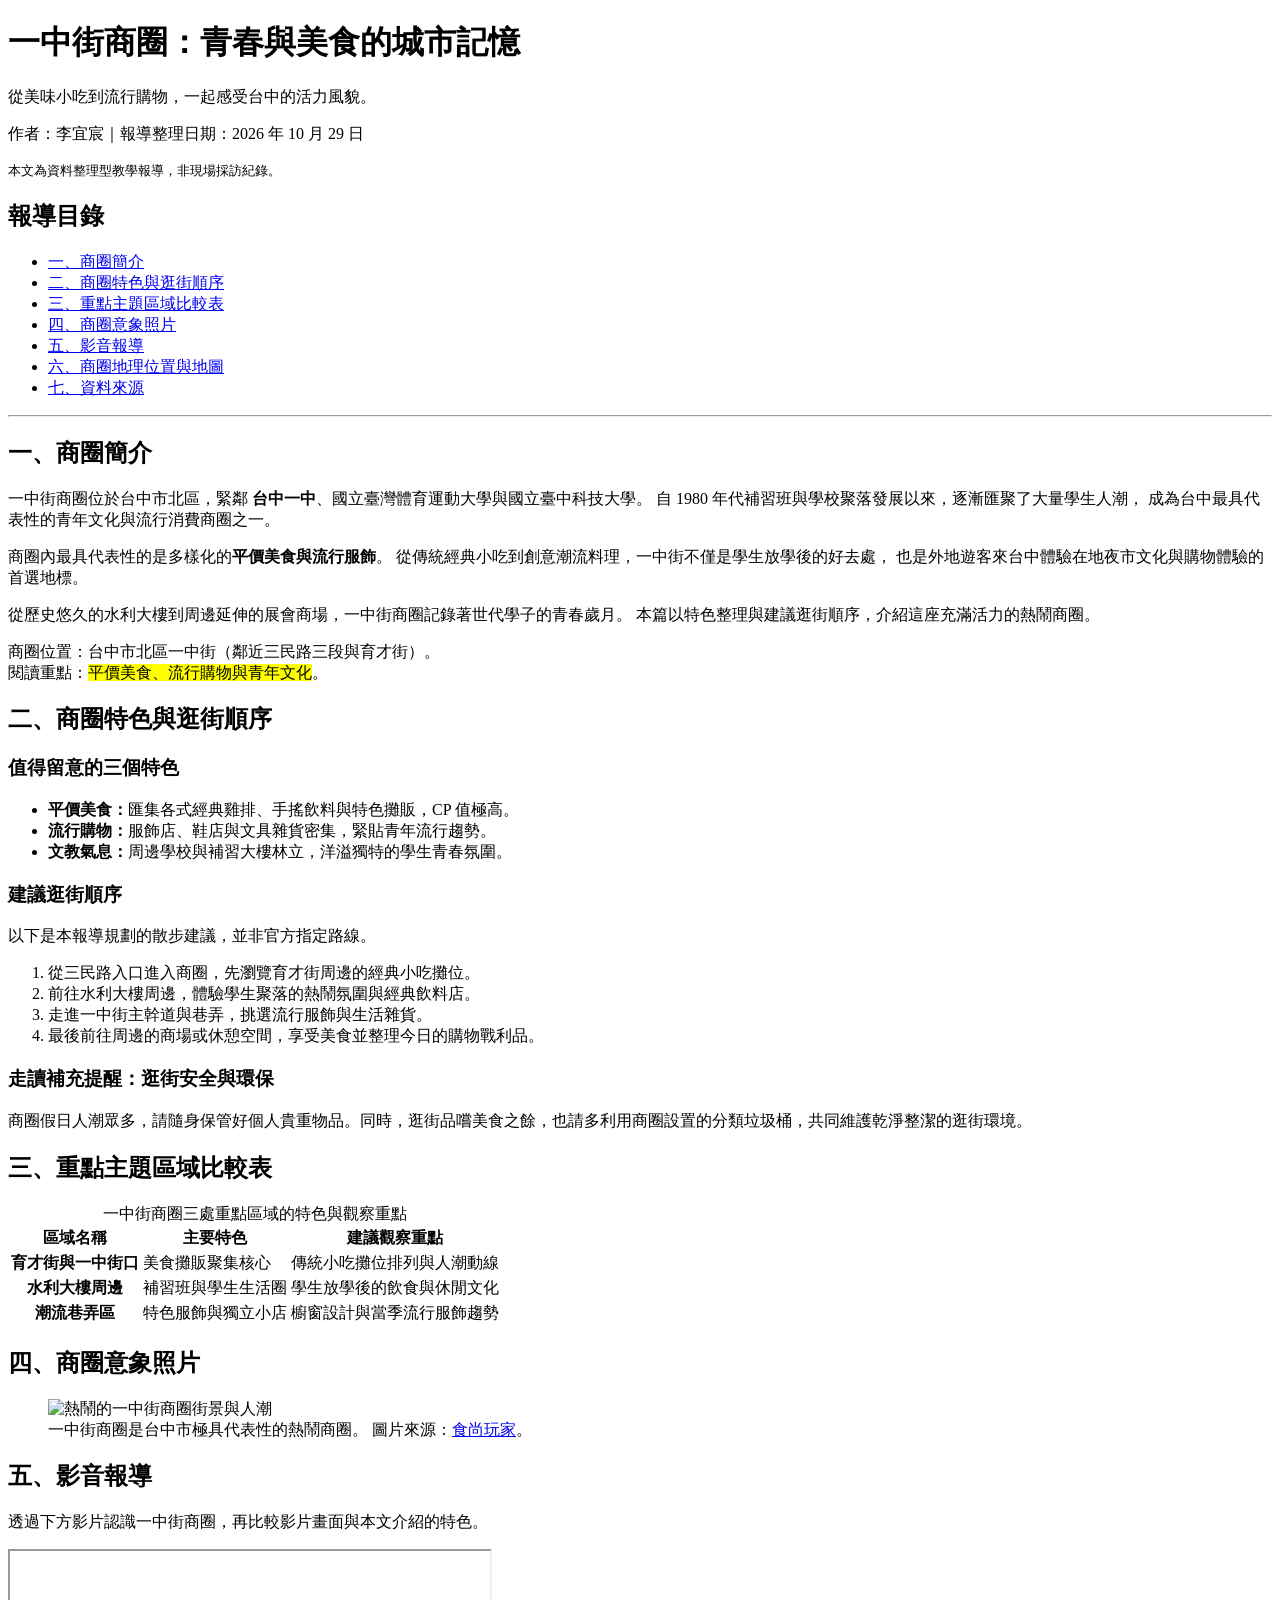
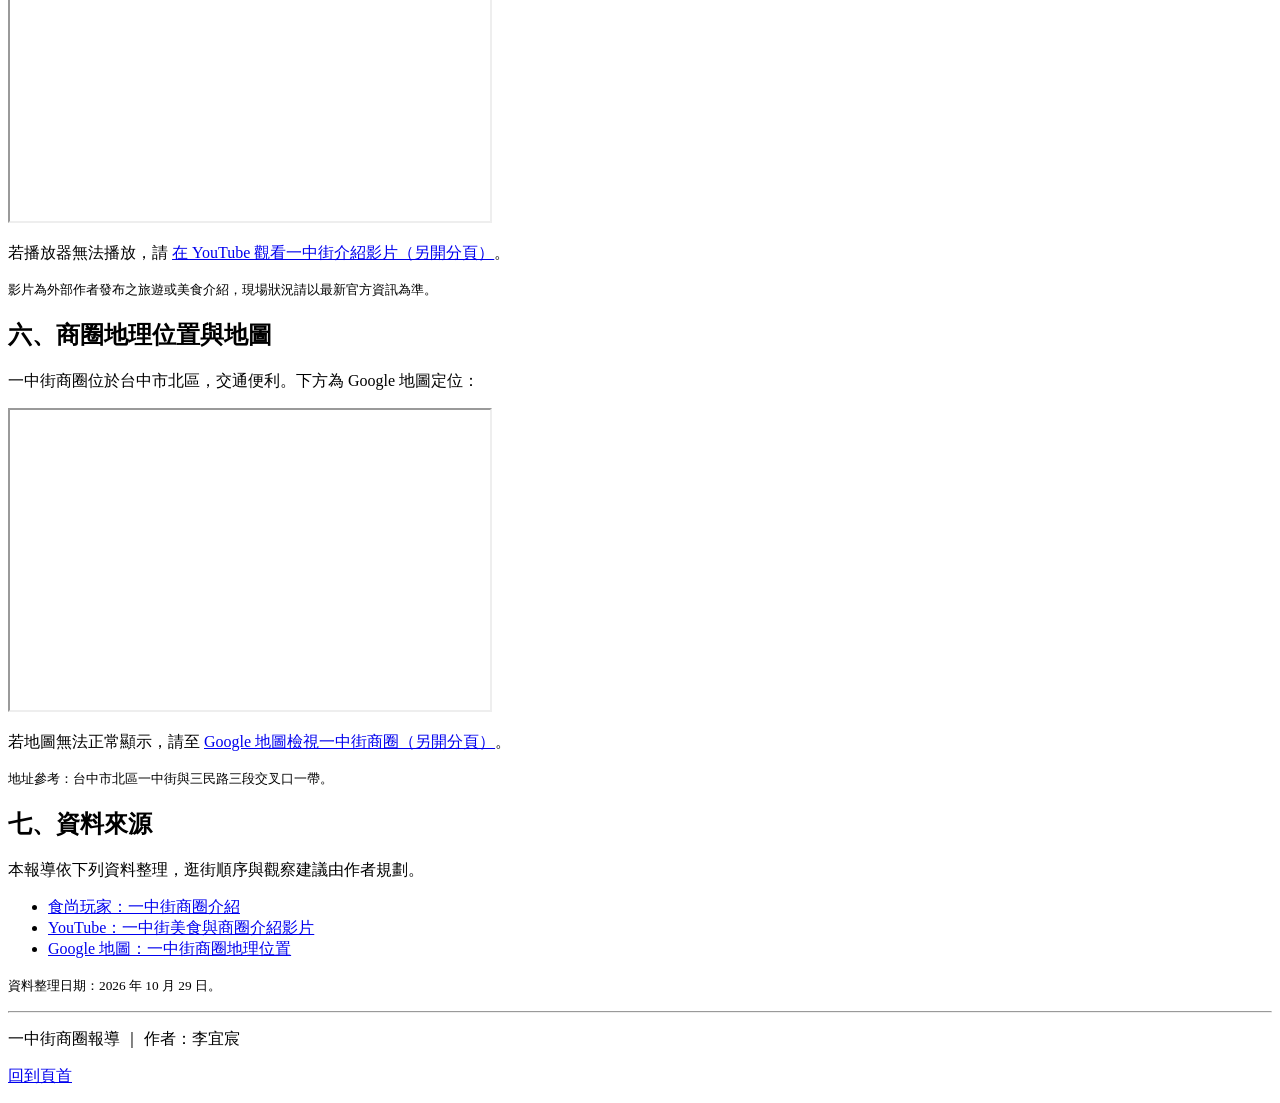
==== HW07_D1582316.html @ 3d00fd77 "Add files via upload" ====
<!DOCTYPE html>
<!-- 宣告使用 HTML5；DOCTYPE 是文件類型宣告，不需要結束標籤。 -->
<html lang="zh-Hant">
<!-- html 包住整份文件；lang="zh-Hant" 表示主要使用繁體中文。 -->
<head>
    <!-- head 放網頁資訊；這些資訊不會直接成為頁面中的報導文字。 -->
    <meta charset="UTF-8">
    <!-- UTF-8 可正確處理中文；meta 是空元素，不寫結束標籤。 -->
    <meta name="viewport" content="width=device-width, initial-scale=1.0">
    <!-- viewport 讓行動裝置使用裝置寬度 -->
    <meta name="description" content="走進一中街商圈，認識青春歷史、特色美食與流行購物，透過清單、表格、照片、地圖和影片閱讀城市故事。">
    <!-- author 標示作者學號與姓名 -->
    <meta name="author" content="李宜宸">
    <!-- SEO 機器人爬蟲指示與 Open Graph 社群分享資訊 -->
    <meta name="robots" content="index, follow">
    <meta property="og:type" content="article">
    <meta property="og:locale" content="zh_Hant">
    <meta property="og:title" content="一中街商圈報導｜青春與美食的城市記憶">
    <meta property="og:description" content="走進一中街商圈，認識青春歷史、特色美食與流行購物，透過清單、表格、照片和影片閱讀城市故事。">
    <meta property="og:image" content="yizhong.jpg">
    <meta property="og:image:alt" content="熱鬧的一中街商圈街景與人潮">
    <title>一中街商圈報導｜青春與美食的城市記憶</title>
<!-- 透過相對路徑載入外部 CSS 樣式表 -->
    <link rel="stylesheet" href="css/hw07.css">
</head>

<body>
    <!--
        第六次作業：一頁式一中街商圈報導（加入粉色系 CSS 樣式與兩種寫法）。
        使用一致的四個空格縮排；成對標籤都明確寫出結束標籤。
    -->

    <!-- header 是頁首；id="top" 是下方「回到頁首」連結的目的地。 -->
    <header id="top">
        <!-- h1 是本頁主標題；h2 用於各章節，依內容階層選用標題。 -->
        <h1>一中街商圈：青春與美食的城市記憶</h1>
        <p>從美味小吃到流行購物，一起感受台中的活力風貌。</p>
        <!-- time 的 datetime 以標準日期格式提供機器可讀的日期。 -->
        <p>作者：李宜宸｜報導整理日期：<time datetime="2026-10-29">2026 年 10 月 29 日</time></p>
        
       <!-- 方法一（行內樣式 1/3）：設定小字說明文字的顏色與左側微調間距 -->
        <p class="report-disclaimer"><small>本文為資料整理型教學報導，非現場採訪紀錄。</small></p>
    </header>

    <!-- nav 表示導覽區；href="#名稱" 會跳到本頁相同 id 的元素。 -->
    <nav aria-label="報導目錄">
        <h2>報導目錄</h2>
        <ul>
            <li><a href="#intro">一、商圈簡介</a></li>
            <li><a href="#highlights">二、商圈特色與逛街順序</a></li>
            <li><a href="#table">三、重點主題區域比較表</a></li>
            <li><a href="#photo">四、商圈意象照片</a></li>
            <li><a href="#video">五、影音報導</a></li>
            <li><a href="#map">六、商圈地理位置與地圖</a></li>
            <li><a href="#sources">七、資料來源</a></li>
        </ul>
    </nav>

    <!-- hr 表示內容主題的分隔，也是沒有結束標籤的空元素。 -->
    <hr>

    <!-- main 包住本頁主要內容；article 表示可獨立閱讀的完整報導。 -->
    <main>
        <article aria-label="一中街商圈專題報導">
            <!-- section 將報導分成有標題的章節；同一頁中的 id 不可重複。 -->
            <section id="intro">
                <h2>一、商圈簡介</h2>
                <!-- p 表示段落；strong 強調重要資訊，mark 標示閱讀焦點。 -->
                <p>
                    一中街商圈位於台中市北區，緊鄰 <strong>台中一中</strong>、國立臺灣體育運動大學與國立臺中科技大學。
                    自 1980 年代補習班與學校聚落發展以來，逐漸匯聚了大量學生人潮，
                    成為台中最具代表性的青年文化與流行消費商圈之一。
                </p>
                <p>
                    商圈內最具代表性的是多樣化的<strong>平價美食與流行服飾</strong>。
                    從傳統經典小吃到創意潮流料理，一中街不僅是學生放學後的好去處，
                    也是外地遊客來台中體驗在地夜市文化與購物體驗的首選地標。
                </p>
                <p>
                    從歷史悠久的水利大樓到周邊延伸的展會商場，一中街商圈記錄著世代學子的青春歲月。
                    本篇以特色整理與建議逛街順序，介紹這座充滿活力的熱鬧商圈。
                </p>
                <!-- br 僅用於同段文字中需要的換行；用 mark 標示閱讀焦點。 -->
                
                <!-- 方法一（行內樣式 2/3）：針對閱讀焦點 mark 標籤設定專屬的粉紅亮底色與字型強調 -->
                <p>商圈位置：台中市北區一中街（鄰近三民路三段與育才街）。<br>閱讀重點：<mark class="reading-focus">平價美食、流行購物與青年文化</mark>。</p>
            </section>

            <section id="highlights">
                <h2>二、商圈特色與逛街順序</h2>
                <h3>值得留意的三個特色</h3>
                <!-- ul 是無序清單；li 是個別項目，適合不分先後的資訊。 -->
                <ul>
                    <li><strong>平價美食：</strong>匯集各式經典雞排、手搖飲料與特色攤販，CP 值極高。</li>
                    <li><strong>流行購物：</strong>服飾店、鞋店與文具雜貨密集，緊貼青年流行趨勢。</li>
                    <li><strong>文教氣息：</strong>周邊學校與補習大樓林立，洋溢獨特的學生青春氛圍。</li>
                </ul>

                <h3>建議逛街順序</h3>
                <p>以下是本報導規劃的散步建議，並非官方指定路線。</p>
                <!-- ol 是有序清單；瀏覽器會依 li 的排列產生編號。 -->
                <ol>
                    <li>從三民路入口進入商圈，先瀏覽育才街周邊的經典小吃攤位。</li>
                    <li>前往水利大樓周邊，體驗學生聚落的熱鬧氛圍與經典飲料店。</li>
                    <li>走進一中街主幹道與巷弄，挑選流行服飾與生活雜貨。</li>
                    <li>最後前往周邊的商場或休憩空間，享受美食並整理今日的購物戰利品。</li>
                </ol>
            </section>

            <!-- aside 表示與報導相關的走讀補充提醒，可從主文省略而不影響主要論述 -->
            <aside aria-label="走讀補充提醒">
                <h3>走讀補充提醒：逛街安全與環保</h3>
                
                <!-- 方法一（行內樣式 3/3）：為補充提醒段落增加左側內距與特定字體色彩 -->
                <p class="route-note">
                    商圈假日人潮眾多，請隨身保管好個人貴重物品。同時，逛街品嚐美食之餘，也請多利用商圈設置的分類垃圾桶，共同維護乾淨整潔的逛街環境。
                </p>
            </aside>

            <section id="table">
                <h2>三、重點主題區域比較表</h2>
                <!--
                    table 用於呈現資料，不用來排版整個網頁。
                    本次作業已移除舊版 HTML 的 border="1"，全面改用 CSS 設定樣式。
                -->
                <table>
                    <!-- caption 是表格標題，放在 table 內最前面。 -->
                    <caption>一中街商圈三處重點區域的特色與觀察重點</caption>
                    <!-- thead 包住表頭；tr 是一橫列；th 是標題儲存格。 -->
                    <thead>
                        <tr>
                            <!-- scope="col" 表示這個 th 是整欄的標題。 -->
                            <th scope="col">區域名稱</th>
                            <th scope="col">主要特色</th>
                            <th scope="col">建議觀察重點</th>
                        </tr>
                    </thead>
                    <!-- tbody 包住資料列；td 是一般資料儲存格。 -->
                    <tbody>
                        <tr>
                            <!-- scope="row" 表示這個 th 是本列的標題。 -->
                            <th scope="row">育才街與一中街口</th>
                            <td>美食攤販聚集核心</td>
                            <td>傳統小吃攤位排列與人潮動線</td>
                        </tr>
                        <tr>
                            <th scope="row">水利大樓周邊</th>
                            <td>補習班與學生生活圈</td>
                            <td>學生放學後的飲食與休閒文化</td>
                        </tr>
                        <tr>
                            <th scope="row">潮流巷弄區</th>
                            <td>特色服飾與獨立小店</td>
                            <td>櫥窗設計與當季流行服飾趨勢</td>
                        </tr>
                    </tbody>
                </table>
            </section>

            <section id="photo">
                <h2>四、商圈意象照片</h2>
                <!-- figure 將圖片與圖說組成一個單位；figcaption 是圖說。 -->
                <figure>
                    <!--
                        img 是空元素，不寫結束標籤。
                        src 指定圖片網址；alt 描述照片內容。
                    -->
                    <img
                        src="img1.jpg"
                        alt="熱鬧的一中街商圈街景與人潮"
                        width="480">
                    <figcaption>
                        一中街商圈是台中市極具代表性的熱鬧商圈。
                        圖片來源：<a href="https://supertaste.tvbs.com.tw/infocard/15761" target="_blank" rel="noopener noreferrer">食尚玩家</a>。
                    </figcaption>
                </figure>
            </section>

            <section id="video">
                <h2>五、影音報導</h2>
                <p>透過下方影片認識一中街商圈，再比較影片畫面與本文介紹的特色。</p>
                <!--
                    iframe 將 YouTube 播放器嵌入本頁，需要明確的結束標籤。
                -->
                <iframe
                    width="480"
                    height="270"
                    src="https://www.youtube.com/embed/58_n1tT2puE?si=oU1YsraTLx31-dU3"
                    title="一中街商圈介紹影片"
                    allow="accelerometer; clipboard-write; encrypted-media; gyroscope; picture-in-picture; web-share"
                    referrerpolicy="strict-origin-when-cross-origin"
                    allowfullscreen>
                </iframe>
                <!-- a 提供一般影片連結；播放器無法播放時仍能前往 YouTube。 -->
                <p>
                    若播放器無法播放，請
                    <a href="https://youtu.be/58_n1tT2puE?si=jSpprKxkMJ8peKWH" target="_blank" rel="noopener noreferrer">在 YouTube 觀看一中街介紹影片（另開分頁）</a>。
                </p>
                <p><small>影片為外部作者發布之旅遊或美食介紹，現場狀況請以最新官方資訊為準。</small></p>
            </section>

            <section id="map">
                <h2>六、商圈地理位置與地圖</h2>
                <p>一中街商圈位於台中市北區，交通便利。下方為 Google 地圖定位：</p>
                <!--
                    iframe 嵌入 Google 地圖；並補上 title 屬性。
                    使用座標格式以確保精準定位。
                -->
                <iframe
                    width="480"
                    height="300"
                    src="https://www.google.com/maps/embed?pb=!1m18!1m12!1m3!1d7281.209455793925!2d120.68553370000001!3d24.150515799999997!2m3!1f0!2f0!3f0!3m2!1i1024!2i768!4f13.1!3m3!1m2!1s0x34693d68ef0dfe0d%3A0xadd02f1d10fe2a30!2zNDA06Ie65Lit5biC5YyX5Y2A5LiA5Lit6KGX!5e0!3m2!1szh-TW!2stw!4v1792056280572!5m2!1szh-TW!2stw"
                    title="一中街商圈 Google 地圖位置"
                    loading="lazy"
                    referrerpolicy="no-referrer-when-downgrade">
                </iframe>
                <!-- 一般地圖連結，供嵌入失敗或特殊裝置開啟 -->
                <p>
                    若地圖無法正常顯示，請至
                    <a href="https://maps.app.goo.gl/LTdA2pGU9mrRDRkSA" target="_blank" rel="noopener noreferrer">Google 地圖檢視一中街商圈（另開分頁）</a>。
                </p>
                <p><small>地址參考：台中市北區一中街與三民路三段交叉口一帶。</small></p>
            </section>

            <section id="sources">
                <h2>七、資料來源</h2>
                <p>本報導依下列資料整理，逛街順序與觀察建議由作者規劃。</p>
                <ul>
                    <li><a href="https://supertaste.tvbs.com.tw/infocard/15761" target="_blank" rel="noopener noreferrer">食尚玩家：一中街商圈介紹</a></li>
                    <li><a href="https://youtu.be/58_n1tT2puE?si=jSpprKxkMJ8peKWH" target="_blank" rel="noopener noreferrer">YouTube：一中街美食與商圈介紹影片</a></li>
                    <li><a href="https://maps.app.goo.gl/LTdA2pGU9mrRDRkSA" target="_blank" rel="noopener noreferrer">Google 地圖：一中街商圈地理位置</a></li>
                </ul>
                <p><small>資料整理日期：2026 年 10 月 29 日。</small></p>
            </section>
        </article>
    </main>

    <hr>
    <!-- footer 是頁尾；作者與回到頁首連結 -->
    <footer>
        <p>一中街商圈報導 ｜ 作者：李宜宸</p>
        <p><a href="#top">回到頁首</a></p>
    </footer>
</body>
</html>
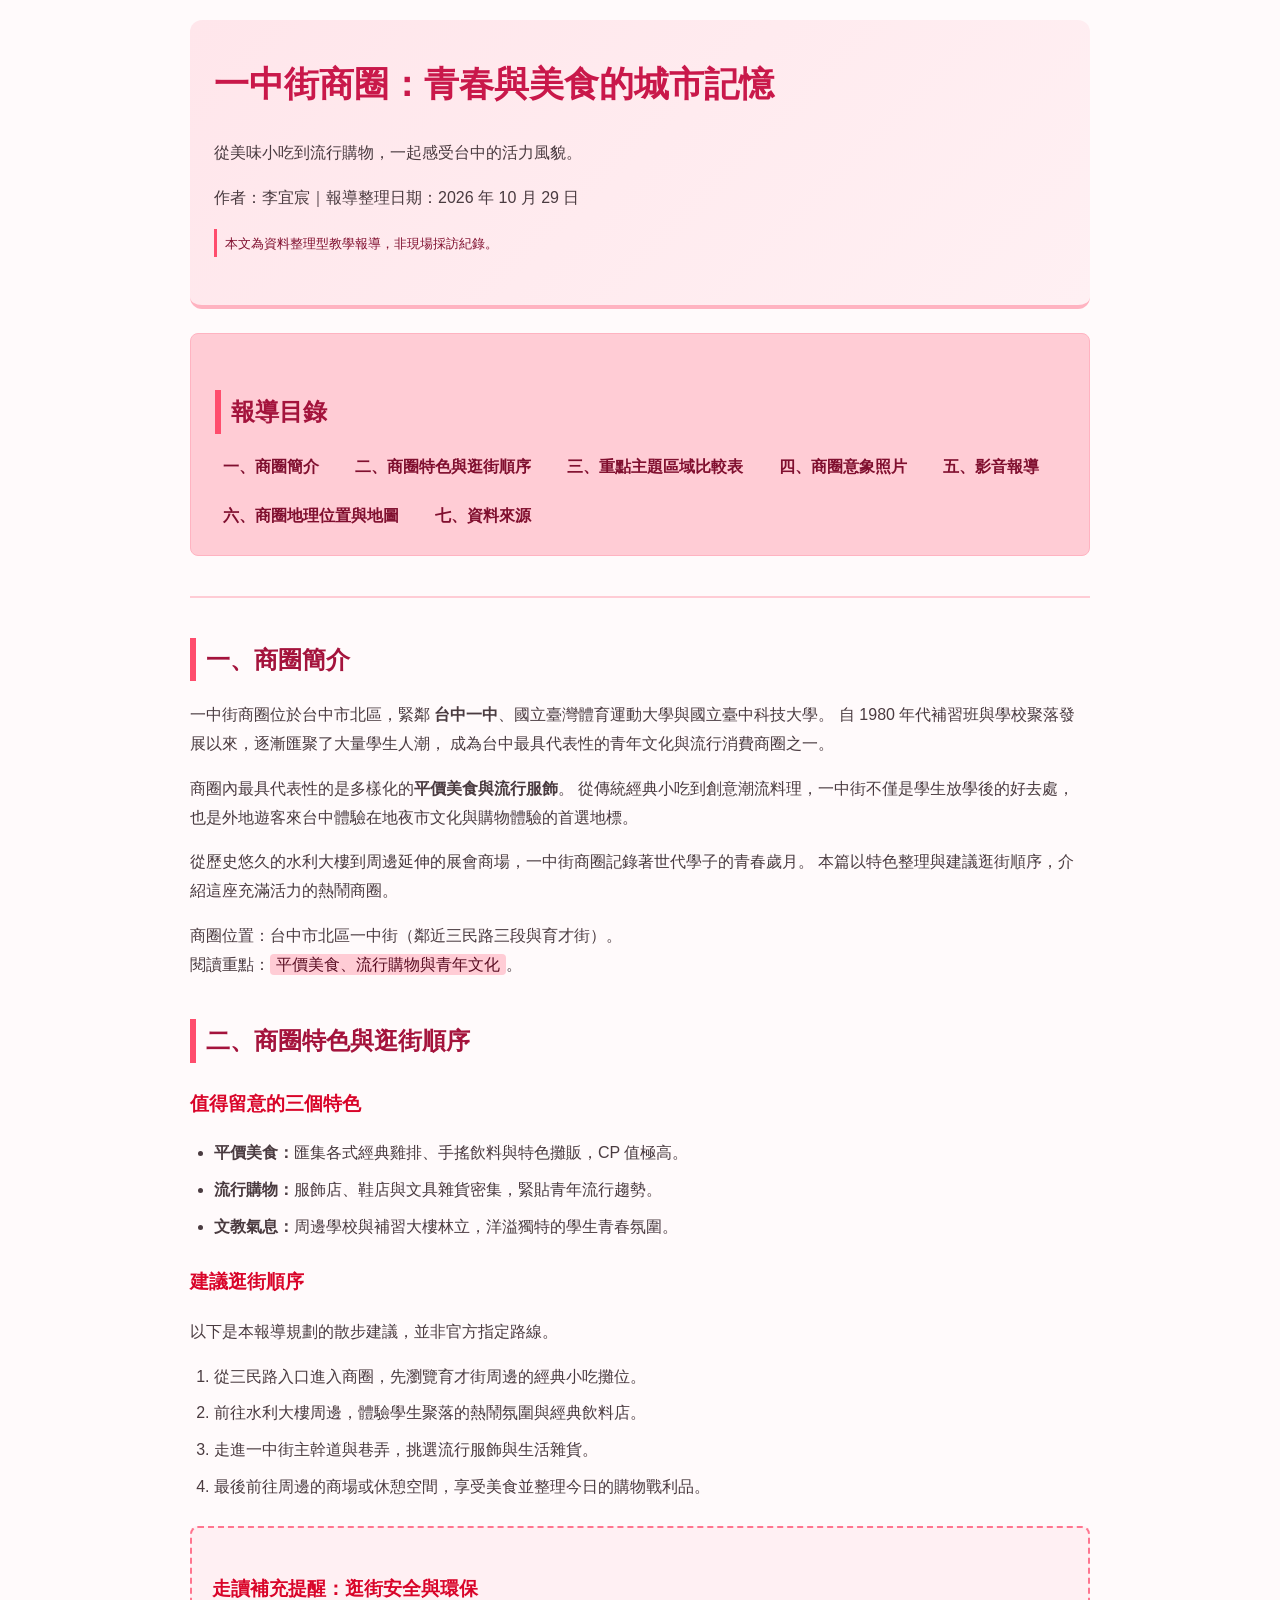
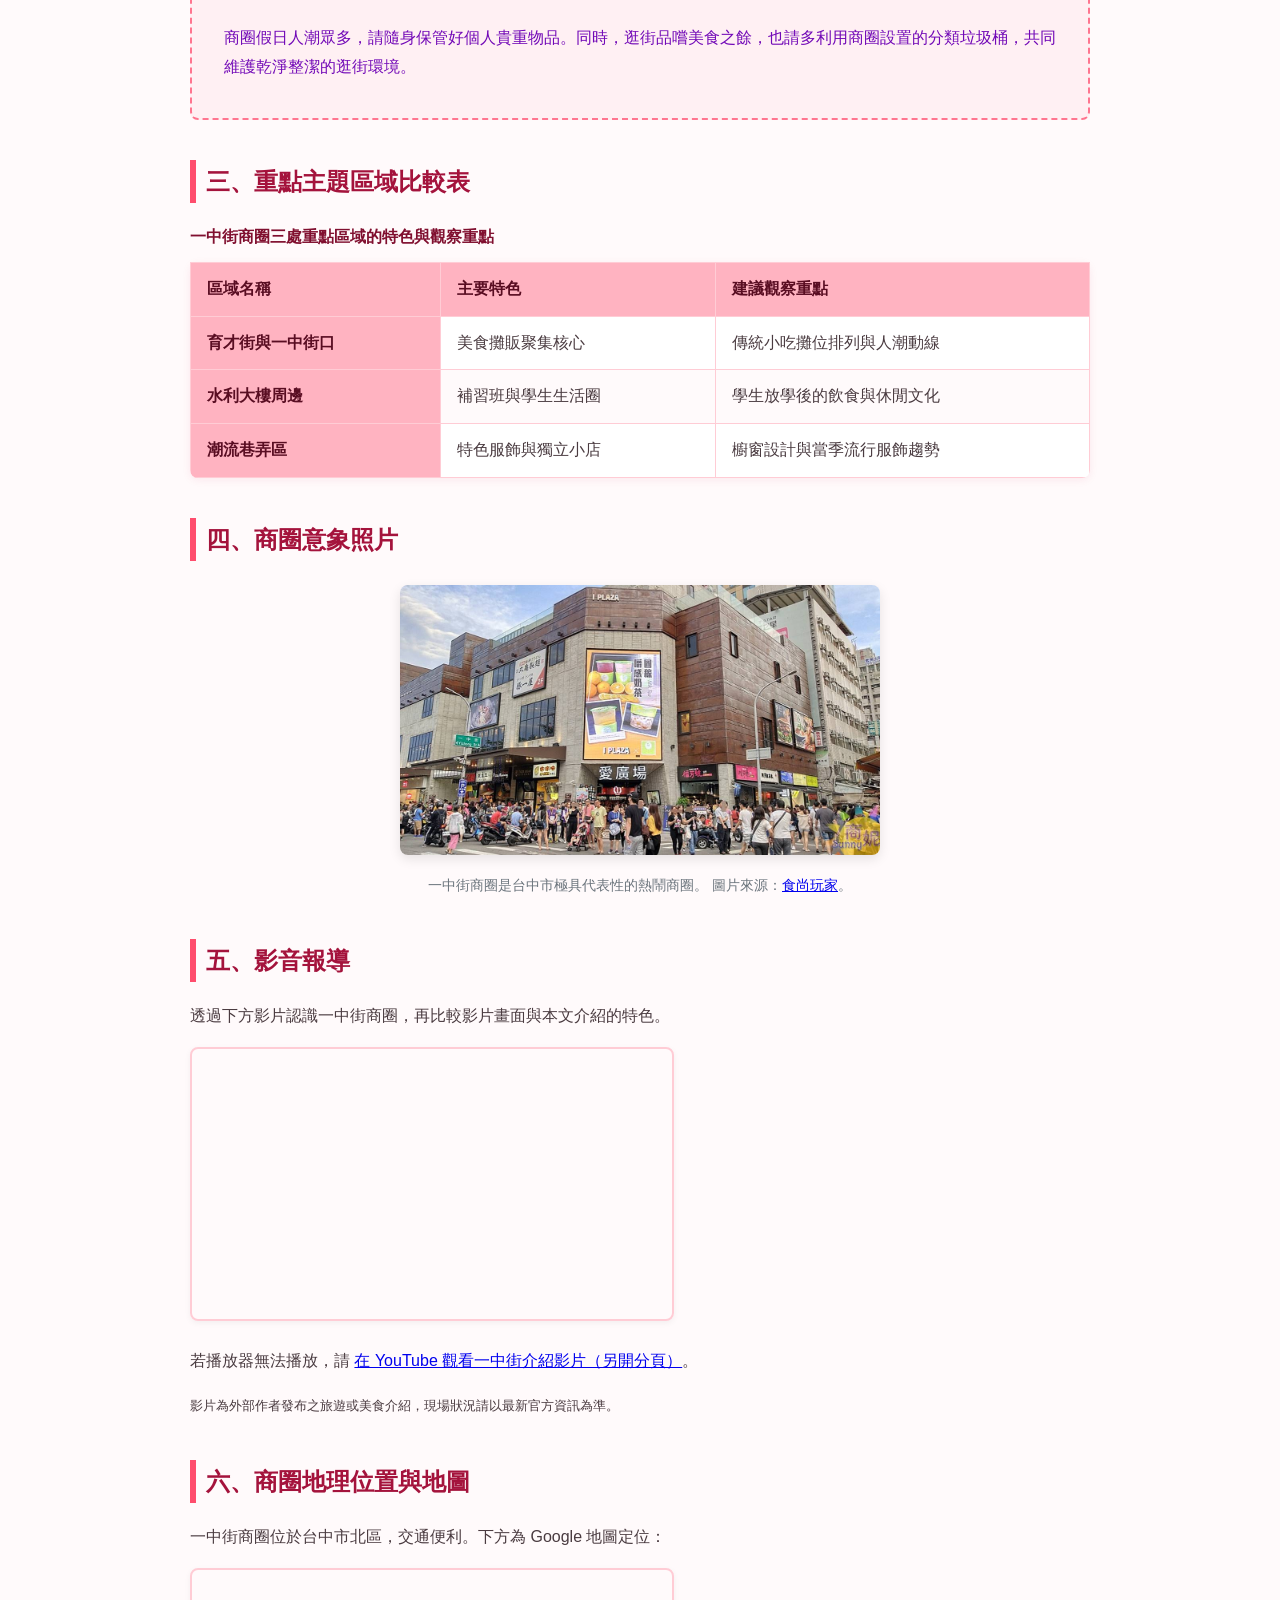
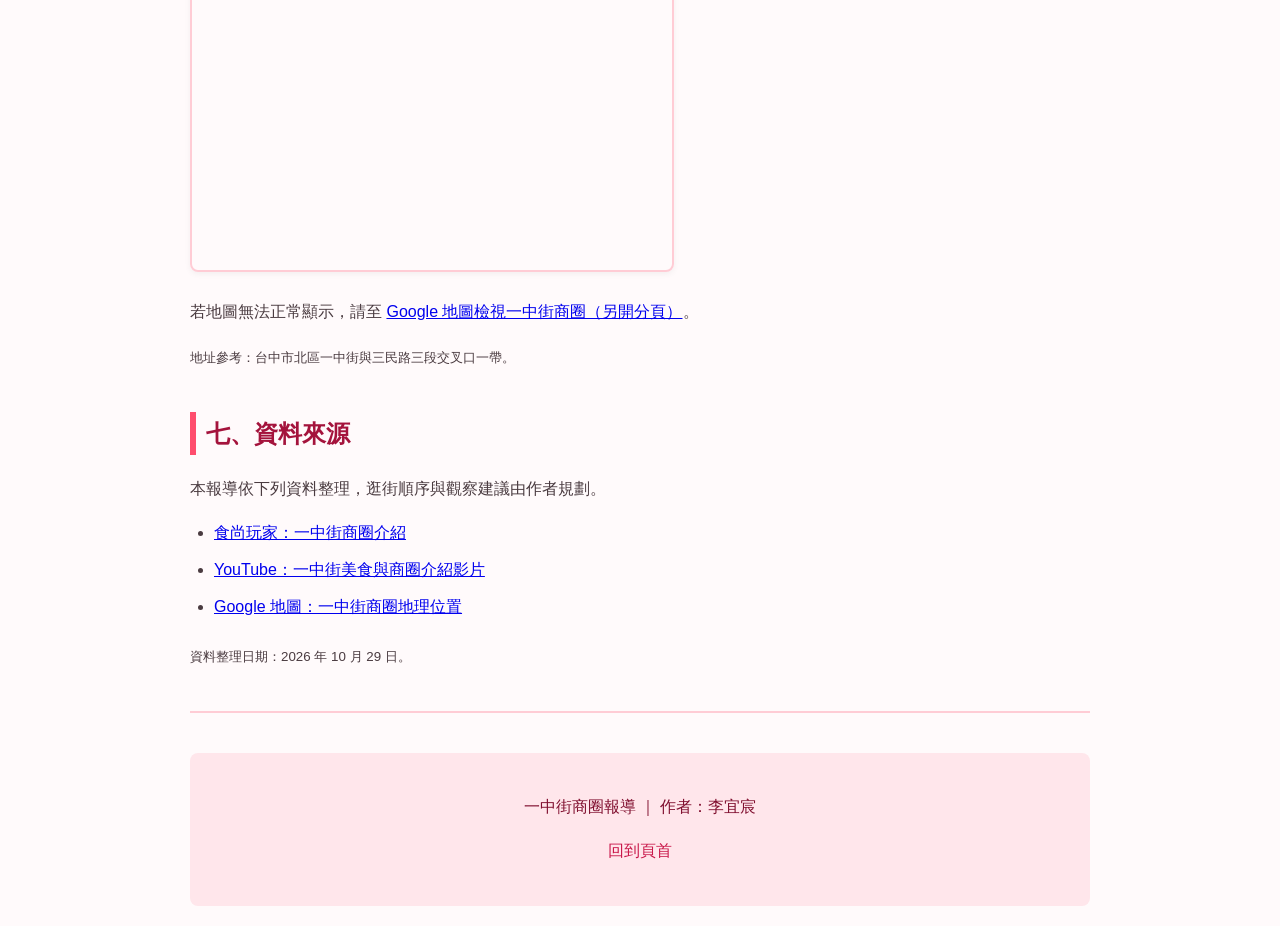
==== commit 4ee50ad3: "Fix HTML encoding issues in HW07_D1582316.html" ====
--- a/HW07_D1582316.html
+++ b/HW07_D1582316.html
@@ -166,7 +166,7 @@
                         src 指定圖片網址；alt 描述照片內容。
                     -->
                     <img
-                        src="img1.jpg"
+                        src="images/img1.jpg"
                         alt="熱鬧的一中街商圈街景與人潮"
                         width="480">
                     <figcaption>
@@ -242,4 +242,4 @@
         <p><a href="#top">回到頁首</a></p>
     </footer>
 </body>
-</html>+</html>
--- a/css/hw07.css
+++ b/css/hw07.css
@@ -0,0 +1,214 @@
+/* ==========================================================
+   一中街商圈報導 - 外部樣式表 (hw07.css)
+   ========================================================== */
+
+/* 元素選擇器：設定整體網頁字型、背景色、文字顏色、行高與最大寬度居中 */
+body {
+    font-family: "Microsoft JhengHei", "Segoe UI", sans-serif;
+    background-color: #fffafb; /* 柔和的極淡粉白背景 */
+    color: #4a3b40;          /* 沉穩的深莓果褐文字色，易於閱讀 */
+    line-height: 1.8;
+    max-width: 900px;
+    margin: 0 auto;
+    padding: 20px 24px;
+}
+
+/* 元素選擇器：頁首樣式，帶有粉色系邊框與柔和背景 */
+header {
+    background: linear-gradient(135deg, #ffe6eb 0%, #fff0f3 100%);
+    border-bottom: 4px solid #ffb3c1;
+    padding: 32px 24px;
+    margin-bottom: 24px;
+    border-radius: 12px;
+}
+
+/* 元素選擇器：主標題色彩 */
+h1 {
+    color: #c9184a;
+    margin-top: 0;
+    font-size: 2.2rem;
+}
+
+/* 元素選擇器：二級與三級標題 */
+h2 {
+    color: #a4133c;
+    border-left: 6px solid #ff4d6d;
+    padding-left: 10px;
+    margin-top: 40px;
+}
+
+h3 {
+    color: #d90429;
+    margin-top: 24px;
+}
+
+/* 類別與導覽選擇器：導覽列（nav）樣式 */
+nav {
+    background-color: #ffccd5;
+    padding: 16px 24px;
+    border-radius: 8px;
+    margin-bottom: 30px;
+    border: 1px solid #ffb3c1;
+}
+
+nav ul {
+    list-style-type: none;
+    padding: 0;
+    margin: 0;
+    display: flex;
+    flex-wrap: wrap;
+    gap: 12px 20px;
+}
+
+nav a {
+    color: #800f2f;
+    text-decoration: none;
+    font-weight: bold;
+    padding: 4px 8px;
+    border-radius: 4px;
+    transition: background-color 0.2s, color 0.2s;
+}
+
+/* 狀態偽類選擇器：滑鼠移入（hover）與鍵盤焦點（focus-visible）互動效果 */
+nav a:hover,
+nav a:focus-visible {
+    background-color: #c9184a;
+    color: #ffffff;
+    outline: none;
+}
+
+/* 元素選擇器：段落與清單間距 */
+p {
+    margin-bottom: 16px;
+}
+
+ul, ol {
+    padding-left: 24px;
+    margin-bottom: 20px;
+}
+
+li {
+    margin-bottom: 8px;
+}
+
+/* ID 選擇器：aside 補充區塊樣式（粉嫩外框與柔和背景） */
+#highlights + aside, aside {
+    background-color: #fff0f3;
+    border: 2px dashed #ff758f;
+    padding: 20px;
+    border-radius: 8px;
+    margin: 24px 0;
+}
+
+/* 表格樣式 */
+table {
+    width: 100%;
+    border-collapse: collapse;
+    margin: 20px 0;
+    background-color: #ffffff;
+    box-shadow: 0 2px 8px rgba(201, 24, 74, 0.08);
+    border-radius: 8px;
+    overflow: hidden;
+}
+
+caption {
+    font-weight: bold;
+    color: #800f2f;
+    margin-bottom: 10px;
+    text-align: left;
+}
+
+th, td {
+    border: 1px solid #ffccd5;
+    padding: 12px 16px;
+    text-align: left;
+}
+
+th {
+    background-color: #ffb3c1;
+    color: #590d22;
+}
+
+tbody tr:nth-child(even) {
+    background-color: #fffafb;
+}
+
+/* 圖片與媒體 */
+figure {
+    margin: 24px 0;
+    text-align: center;
+}
+
+img {
+    max-width: 100%;
+    height: auto;
+    border-radius: 8px;
+    box-shadow: 0 4px 12px rgba(0, 0, 0, 0.1);
+}
+
+figcaption {
+    font-size: 0.9rem;
+    color: #6c757d;
+    margin-top: 8px;
+}
+
+/* 影音與地圖 iframe 響應式容器調整 */
+iframe {
+    max-width: 100%;
+    border-radius: 8px;
+    border: 2px solid #ffccd5;
+    box-shadow: 0 2px 6px rgba(0,0,0,0.05);
+}
+
+/* 分隔線顏色 */
+hr {
+    border: none;
+    height: 2px;
+    background-color: #ffccd5;
+    margin: 40px 0;
+}
+
+/* 頁尾樣式 */
+footer {
+    background-color: #ffe6eb;
+    text-align: center;
+    padding: 24px;
+    border-radius: 8px;
+    color: #800f2f;
+    font-weight: 500;
+}
+
+footer a {
+    color: #c9184a;
+    text-decoration: none;
+}
+
+footer a:hover {
+    text-decoration: underline;
+}
+
+/* ==========================================================
+   HW07 遷移的三處行內樣式（改用類別選擇器）
+   ========================================================== */
+
+/* 1. 對應原標頭小字說明（行內樣式 1/3） */
+.report-disclaimer {
+    color: #800f2f;
+    padding-left: 8px;
+    border-left: 3px solid #ff4d6d;
+}
+
+/* 2. 對應原閱讀焦點 mark 標籤（行內樣式 2/3） */
+.reading-focus {
+    background-color: #ffccd5;
+    color: #590d22;
+    padding: 2px 6px;
+    border-radius: 4px;
+}
+
+/* 3. 對應原 aside 補充提醒段落（行內樣式 3/3） */
+.route-note {
+    padding-left: 12px;
+    color: #7209b7;
+    font-weight: 500;
+}
